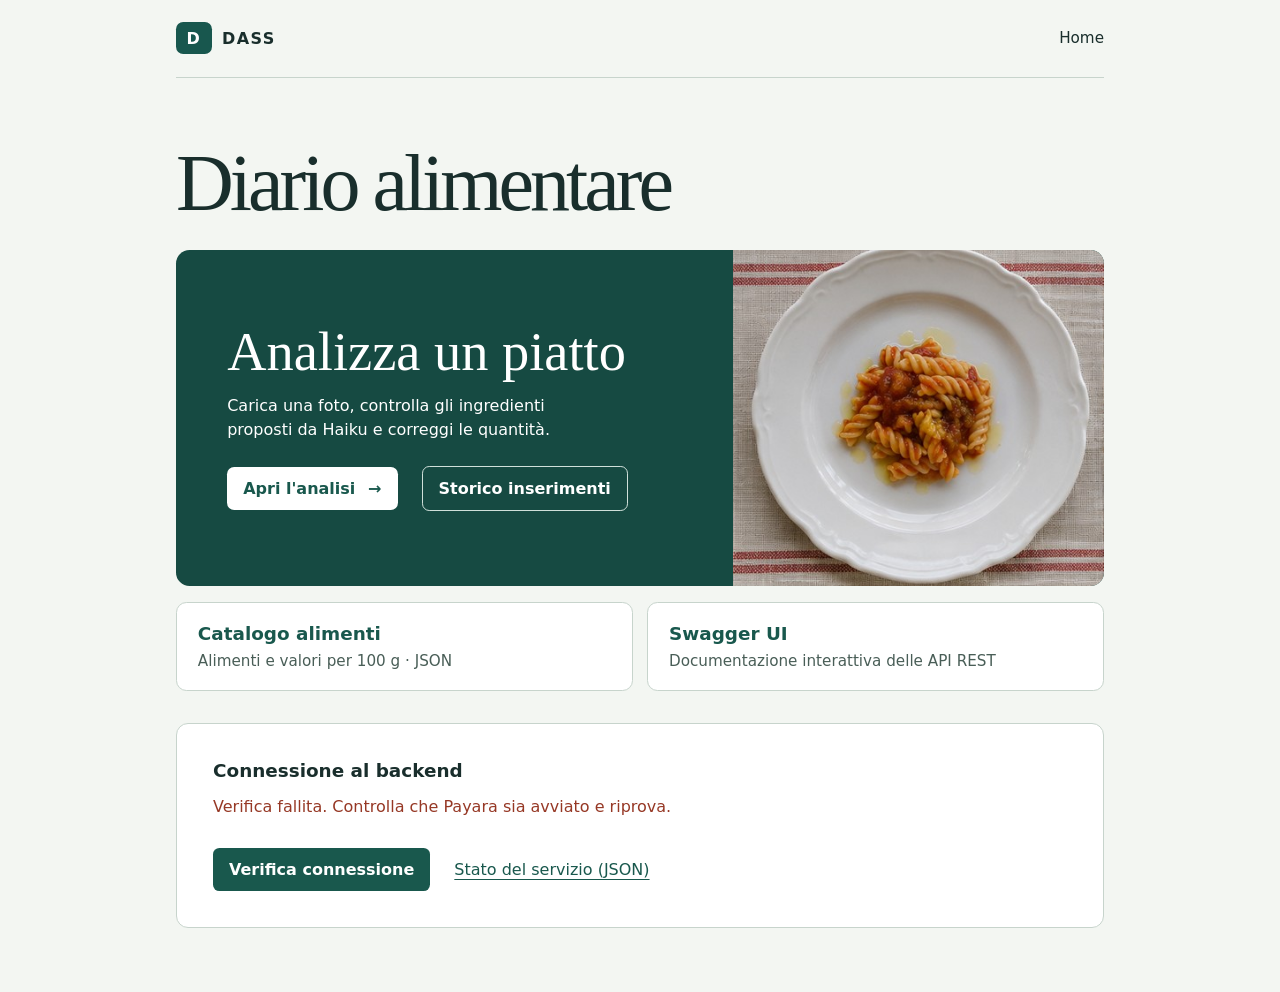
==== src/main/webapp/index.html @ 8a20c1e1 "Consegna iniziale del prototipo DASS" ====
<!doctype html>
<html lang="it">
<head>
  <meta charset="utf-8">
  <meta name="viewport" content="width=device-width, initial-scale=1">
  <title>DASS · Home</title>
  <link rel="stylesheet" href="css/stato.css">
  <link rel="stylesheet" href="css/home.css">
  <script src="js/stato.js" defer></script>
</head>
<body>
  <header><span class="mark" aria-hidden="true">D</span> DASS <span class="pagina">Home</span></header>
  <main>
    <h1>Diario alimentare</h1>
    <p id="bozza-rimossa" role="status" hidden>Bozza rimossa.</p>
    <nav aria-label="Pagine e risorse del diario">
      <div class="piatto">
        <div class="intro">
          <h2>Analizza un piatto</h2>
          <p>Carica una foto, controlla gli ingredienti proposti da Haiku e correggi le quantità.</p>
          <div class="azioni">
            <a class="apri" href="haiku.html">Apri l'analisi <span aria-hidden="true">→</span></a>
            <a class="apri apri-storico" href="storico.html">Storico inserimenti</a>
          </div>
          <a id="ultima-bozza" hidden>Riprendi l’ultima bozza</a>
        </div>
        <img src="img/piatto-demo.jpg" width="420" height="420" alt="Fusilli al pomodoro, uno dei piatti della demo">
      </div>
      <div class="risorse">
        <a href="api/catalogo"><strong>Catalogo alimenti</strong><span>Alimenti e valori per 100 g · JSON</span></a>
        <a href="swagger.html"><strong>Swagger UI</strong><span>Documentazione interattiva delle API REST</span></a>
      </div>
    </nav>
    <section aria-labelledby="titolo-stato">
      <h2 id="titolo-stato">Connessione al backend</h2>
      <p id="esito" role="status" aria-live="polite">In attesa della verifica.</p>
      <div class="azioni">
        <button id="verifica" type="button">Verifica connessione</button>
        <a href="api/stato">Stato del servizio (JSON)</a>
      </div>
    </section>
  </main>
</body>
</html>
---- src/main/webapp/css/stato.css ----
:root {
  color-scheme: light;
  font-family: "Segoe UI", system-ui, sans-serif;
  color: #192e2c;
  background: #f3f6f2;
}
* { box-sizing: border-box; }
body { margin: 0 auto; width: min(58rem, 100%); padding: 0 clamp(1rem, 5vw, 4rem); }
header { display: flex; align-items: center; gap: .65rem; padding: 1.4rem 0; border-bottom: 1px solid #c7d4cc; font-weight: 700; letter-spacing: .09em; }
.mark { background: #18574e; color: white; padding: .4rem .65rem; border-radius: .45rem; }
main { margin: clamp(3rem, 9vw, 7rem) 0; }
h1 { margin: 0 0 1.6rem; font: 500 clamp(2.8rem, 7vw, 5rem)/1.03 Georgia, serif; letter-spacing: -.05em; }
section { background: white; padding: clamp(1.25rem, 4vw, 2.25rem); border: 1px solid #c7d4cc; border-radius: .75rem; }
h2 { margin: 0; font-size: 1.15rem; }
#esito { margin: 1rem 0 2rem; }
#esito[data-stato="ok"] { color: #165849; }
#esito[data-stato="errore"] { color: #963825; }
.azioni { display: flex; flex-wrap: wrap; align-items: center; gap: 1rem 1.5rem; }
button { background: #19584d; padding: .75rem 1rem; border: 0; border-radius: .4rem; color: white; cursor: pointer; font: inherit; font-weight: 600; }
button:disabled { opacity: .65; }
a { color: #19584d; text-underline-offset: .23em; }
:focus-visible { outline: 3px solid #967014; outline-offset: 3px; }
---- src/main/webapp/css/home.css ----
body { width: min(66rem, 100%); }
.pagina { margin-left: auto; font-size: .95rem; font-weight: 500; letter-spacing: normal; }
main { margin: clamp(2rem, 5vw, 4rem) 0; }
.piatto { display: grid; grid-template-columns: 3fr 2fr; background: #164a42; color: white;
  border-radius: .85rem; overflow: hidden; }
.intro { align-self: center; padding: clamp(1.4rem, 4vw, 3.5rem); }
.intro h2 { font: 500 clamp(2rem, 5vw, 3.4rem)/1.05 Georgia, serif; }
.intro p { max-width: 35ch; line-height: 1.5; margin: .8rem 0 1.5rem; }
.piatto img { width: 100%; height: 100%; min-height: 14rem; max-height: 21rem; object-fit: cover; }
.apri { display: inline-flex; align-items: center; gap: .8rem; padding: .75rem 1rem;
  background: #fff; border-radius: .45rem; text-decoration: none; font-weight: 650; }
.apri:hover { text-decoration: underline; }
.apri-storico { border: 1px solid #d0e0da; background: transparent; color: white; }
#ultima-bozza:not([hidden]) { display: block; width: fit-content; margin-top: 1rem; color: white; }
.risorse { display: grid; grid-template-columns: repeat(2, minmax(0, 1fr)); gap: .9rem; margin: 1rem 0 2rem; }
.risorse a { display: grid; gap: .45rem; padding: 1.3rem; background: white; text-decoration: none;
  border: 1px solid #c7d4cc; border-radius: .65rem; }
.risorse a:hover strong, .risorse a:focus-visible strong { text-decoration: underline; }
.risorse strong { font-size: 1.15rem; }
.risorse span { color: #495e57; font-size: .95rem; }
@media (max-width: 38rem) {
  .piatto, .risorse { grid-template-columns: 1fr; }
  .piatto img { order: -1; height: 11rem; min-height: auto; }
}
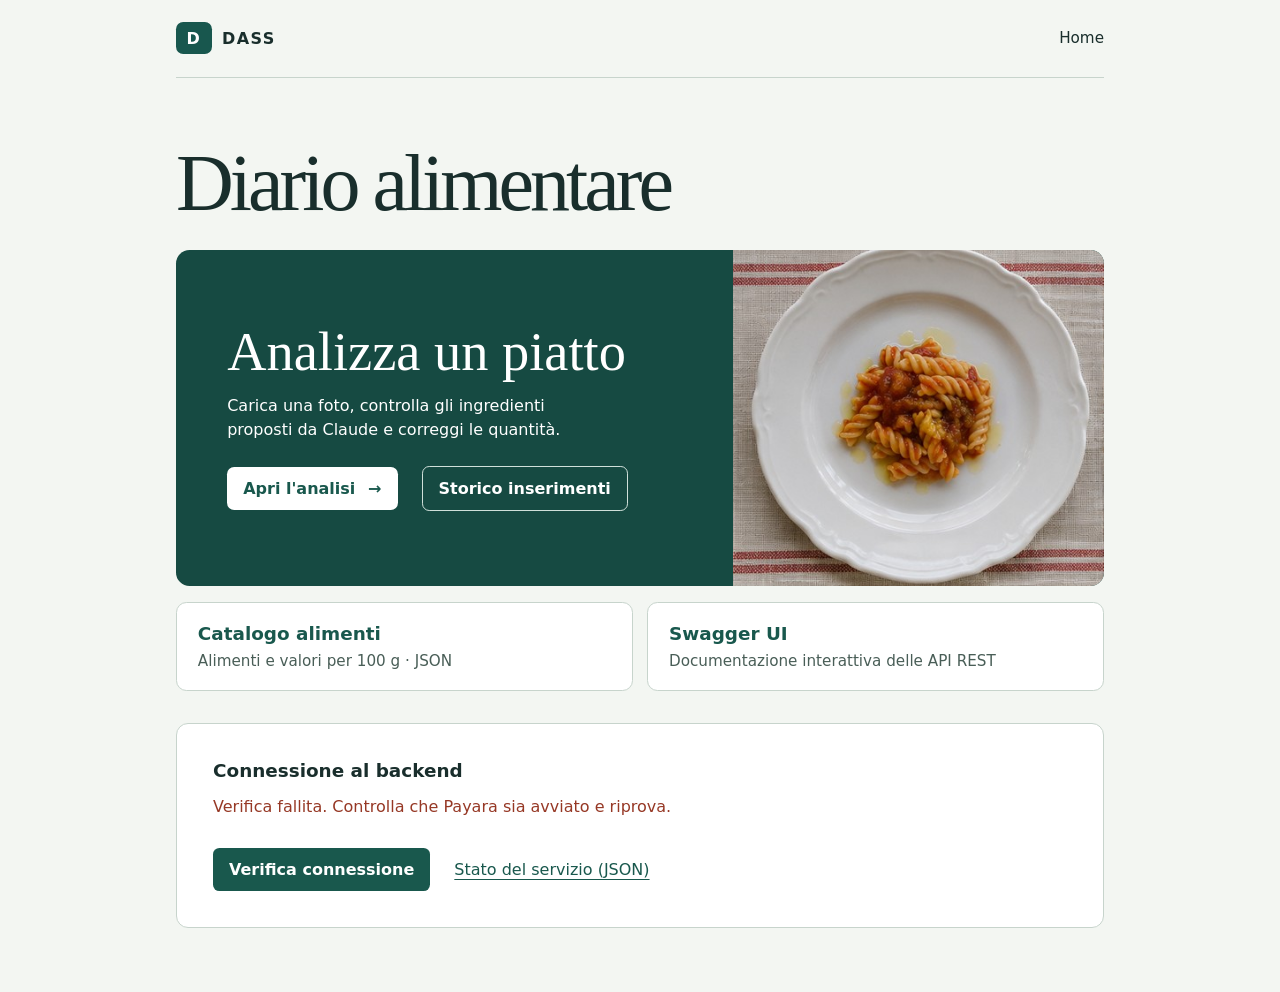
==== commit 2c8cd88c: "Passa l'analisi del piatto a Claude Sonnet 5.5 - ClaudeClient (ex HaikuClient) usa claude-sonnet-5-5" ====
--- a/src/main/webapp/index.html
+++ b/src/main/webapp/index.html
@@ -17,7 +17,7 @@
       <div class="piatto">
         <div class="intro">
           <h2>Analizza un piatto</h2>
-          <p>Carica una foto, controlla gli ingredienti proposti da Haiku e correggi le quantità.</p>
+          <p>Carica una foto, controlla gli ingredienti proposti da Claude e correggi le quantità.</p>
           <div class="azioni">
             <a class="apri" href="haiku.html">Apri l'analisi <span aria-hidden="true">→</span></a>
             <a class="apri apri-storico" href="storico.html">Storico inserimenti</a>
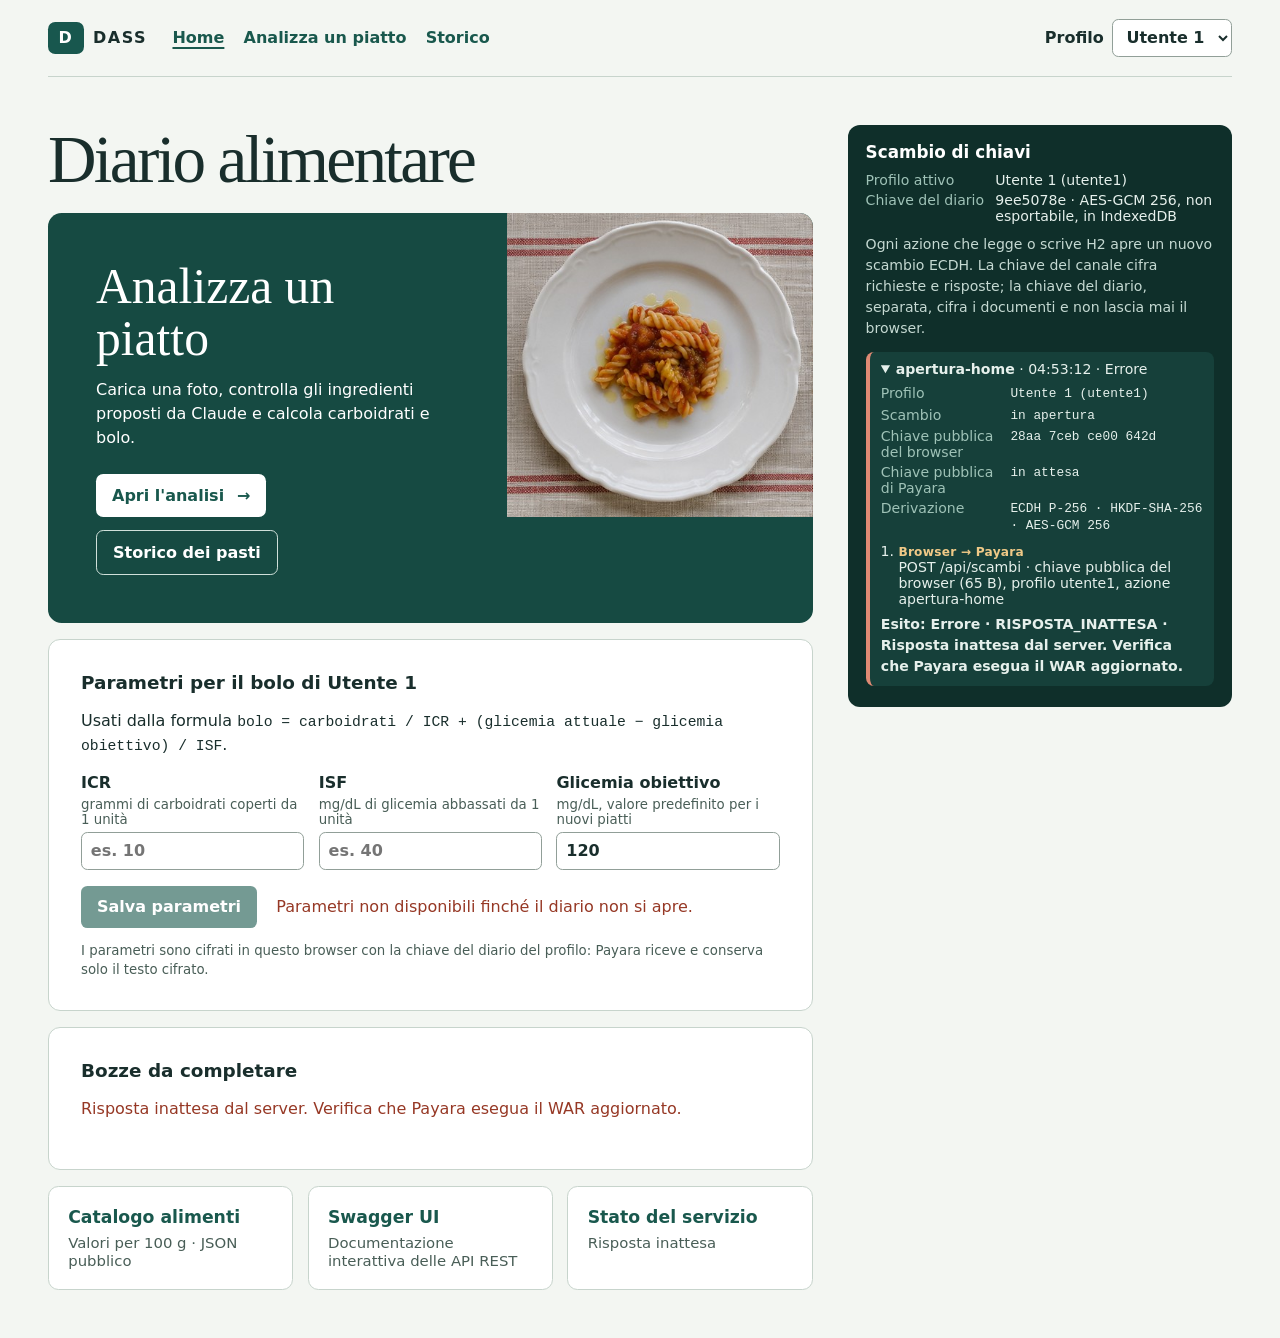
==== commit 576bbb0d: "Cifra il diario nel browser, aggiunge lo scambio di chiavi e il bolo - Rimuove paz-demo e il diario " ====
--- a/src/main/webapp/index.html
+++ b/src/main/webapp/index.html
@@ -4,41 +4,81 @@
   <meta charset="utf-8">
   <meta name="viewport" content="width=device-width, initial-scale=1">
   <title>DASS · Home</title>
-  <link rel="stylesheet" href="css/stato.css">
+  <link rel="stylesheet" href="css/base.css">
   <link rel="stylesheet" href="css/home.css">
-  <script src="js/stato.js" defer></script>
+  <script type="module" src="js/home.js"></script>
 </head>
 <body>
-  <header><span class="mark" aria-hidden="true">D</span> DASS <span class="pagina">Home</span></header>
-  <main>
-    <h1>Diario alimentare</h1>
-    <p id="bozza-rimossa" role="status" hidden>Bozza rimossa.</p>
-    <nav aria-label="Pagine e risorse del diario">
+  <header class="testata">
+    <a class="marchio" href="./"><span class="mark" aria-hidden="true">D</span> DASS</a>
+    <nav aria-label="Pagine del diario">
+      <a href="./" aria-current="page">Home</a>
+      <a href="analisi.html">Analizza un piatto</a>
+      <a href="storico.html">Storico</a>
+    </nav>
+    <label class="scelta-profilo">Profilo <select id="profilo"></select></label>
+  </header>
+  <div class="impaginazione">
+    <main>
+      <h1>Diario alimentare</h1>
+      <p id="bozza-rimossa" role="status" data-stato="ok" hidden>Bozza rimossa.</p>
       <div class="piatto">
         <div class="intro">
           <h2>Analizza un piatto</h2>
-          <p>Carica una foto, controlla gli ingredienti proposti da Claude e correggi le quantità.</p>
+          <p>Carica una foto, controlla gli ingredienti proposti da Claude e calcola carboidrati e bolo.</p>
           <div class="azioni">
-            <a class="apri" href="haiku.html">Apri l'analisi <span aria-hidden="true">→</span></a>
-            <a class="apri apri-storico" href="storico.html">Storico inserimenti</a>
+            <a class="apri" href="analisi.html">Apri l'analisi <span aria-hidden="true">→</span></a>
+            <a class="apri apri-storico" href="storico.html">Storico dei pasti</a>
           </div>
-          <a id="ultima-bozza" hidden>Riprendi l’ultima bozza</a>
         </div>
-        <img src="img/piatto-demo.jpg" width="420" height="420" alt="Fusilli al pomodoro, uno dei piatti della demo">
+        <img src="img/piatto-demo.jpg" width="420" height="420" alt="Un piatto di fusilli al pomodoro">
       </div>
-      <div class="risorse">
-        <a href="api/catalogo"><strong>Catalogo alimenti</strong><span>Alimenti e valori per 100 g · JSON</span></a>
+
+      <section id="parametri" aria-labelledby="titolo-parametri">
+        <h2 id="titolo-parametri">Parametri per il bolo di <span class="nome-profilo"></span></h2>
+        <p>Usati dalla formula <code>bolo = carboidrati / ICR + (glicemia attuale − glicemia obiettivo) / ISF</code>.</p>
+        <form id="form-parametri" novalidate>
+          <div class="campi">
+            <label>ICR <small>grammi di carboidrati coperti da 1 unità</small>
+              <input name="icr" type="number" inputmode="decimal" min="1" max="150" step="0.1" placeholder="es. 10" required>
+            </label>
+            <label>ISF <small>mg/dL di glicemia abbassati da 1 unità</small>
+              <input name="isf" type="number" inputmode="decimal" min="5" max="500" step="1" placeholder="es. 40" required>
+            </label>
+            <label>Glicemia obiettivo <small>mg/dL, valore predefinito per i nuovi piatti</small>
+              <input name="glicemiaObiettivo" type="number" inputmode="numeric" min="70" max="250" step="1" value="120" required>
+            </label>
+          </div>
+          <div class="azioni">
+            <button type="submit">Salva parametri</button>
+            <p id="stato-parametri" class="stato" role="status"></p>
+          </div>
+        </form>
+        <small>I parametri sono cifrati in questo browser con la chiave del diario del profilo: Payara riceve e conserva solo il testo cifrato.</small>
+      </section>
+
+      <section id="bozze" aria-labelledby="titolo-bozze">
+        <h2 id="titolo-bozze">Bozze da completare</h2>
+        <p id="stato-bozze" class="stato" role="status"></p>
+        <ul id="elenco-bozze"></ul>
+      </section>
+
+      <nav class="risorse" aria-label="Risorse tecniche">
+        <a href="api/catalogo"><strong>Catalogo alimenti</strong><span>Valori per 100 g · JSON pubblico</span></a>
         <a href="swagger.html"><strong>Swagger UI</strong><span>Documentazione interattiva delle API REST</span></a>
-      </div>
-    </nav>
-    <section aria-labelledby="titolo-stato">
-      <h2 id="titolo-stato">Connessione al backend</h2>
-      <p id="esito" role="status" aria-live="polite">In attesa della verifica.</p>
-      <div class="azioni">
-        <button id="verifica" type="button">Verifica connessione</button>
-        <a href="api/stato">Stato del servizio (JSON)</a>
-      </div>
-    </section>
-  </main>
+        <a href="api/stato"><strong>Stato del servizio</strong><span id="esito-servizio">Verifica in corso…</span></a>
+      </nav>
+    </main>
+    <aside id="pannello-scambi" aria-labelledby="titolo-scambi">
+      <h2 id="titolo-scambi">Scambio di chiavi</h2>
+      <dl class="riepilogo-pannello">
+        <dt>Profilo attivo</dt><dd class="profilo-pannello"></dd>
+        <dt>Chiave del diario</dt><dd class="chiave-diario"></dd>
+      </dl>
+      <p class="spiegazione">Ogni azione che legge o scrive H2 apre un nuovo scambio ECDH. La chiave del canale cifra richieste e risposte; la chiave del diario, separata, cifra i documenti e non lascia mai il browser.</p>
+      <p class="nessuno-scambio">Nessuno scambio in questa pagina.</p>
+      <ol class="tracce"></ol>
+    </aside>
+  </div>
 </body>
 </html>
--- a/src/main/webapp/css/base.css
+++ b/src/main/webapp/css/base.css
@@ -0,0 +1,87 @@
+:root {
+  color-scheme: light;
+  --testo: #192e2c;
+  --sfondo: #f3f6f2;
+  --carta: #fff;
+  --bordo: #c7d4cc;
+  --bordo-tenue: #dce5df;
+  --campo: #919f98;
+  --verde: #19584d;
+  --verde-marchio: #18574e;
+  --secondario: #495e57;
+  --errore: #963825;
+  --ok: #165849;
+  --avviso: #7a5a0d;
+  font-family: "Segoe UI", system-ui, sans-serif;
+  color: var(--testo);
+  background: var(--sfondo);
+}
+* { box-sizing: border-box; }
+body { margin: 0 auto; width: min(84rem, 100%); padding: 0 clamp(1rem, 4vw, 3rem); }
+
+/* Intestazione comune: pagine e scelta del profilo. */
+.testata { display: flex; flex-wrap: wrap; align-items: center; gap: .8rem 1.6rem; padding: 1.2rem 0; border-bottom: 1px solid var(--bordo); }
+.marchio { display: inline-flex; align-items: center; gap: .6rem; color: inherit; font-weight: 700; letter-spacing: .09em; text-decoration: none; }
+.mark { background: var(--verde-marchio); color: white; padding: .4rem .65rem; border-radius: .45rem; }
+.testata nav { display: flex; flex-wrap: wrap; gap: .3rem 1.2rem; }
+.testata nav a { padding: .3rem 0; font-weight: 600; text-decoration: none; }
+.testata nav a:hover, .testata nav a[aria-current="page"] { text-decoration: underline; text-decoration-thickness: 2px; }
+.scelta-profilo { display: inline-flex; align-items: center; gap: .5rem; margin-left: auto; font-weight: 650; }
+.scelta-profilo select { padding: .45rem .6rem; border: 1px solid var(--campo); border-radius: .4rem; background: white; color: inherit; font: inherit; }
+
+/* Contenuto e pannello «Scambio di chiavi». */
+.impaginazione { display: grid; gap: 1.5rem 2.2rem; margin: clamp(1.5rem, 4vw, 3rem) 0; }
+main { min-width: 0; }
+@media (min-width: 72rem) {
+  .impaginazione { grid-template-columns: minmax(0, 1fr) 24rem; align-items: start; }
+  #pannello-scambi { position: sticky; top: 1rem; max-height: calc(100vh - 2rem); overflow: auto; }
+}
+h1 { margin: 0 0 1.2rem; font: 500 clamp(2.4rem, 6vw, 4.2rem)/1.03 Georgia, serif; letter-spacing: -.04em; }
+h2 { margin: 0 0 .6rem; font-size: 1.15rem; }
+section { background: var(--carta); padding: clamp(1.1rem, 3vw, 2rem); border: 1px solid var(--bordo); border-radius: .75rem; }
+main > * + * { margin-top: 1rem; }
+p { line-height: 1.5; }
+small { color: var(--secondario); }
+code { font-family: Consolas, "Cascadia Mono", monospace; font-size: .92em; overflow-wrap: anywhere; }
+a { color: var(--verde); text-underline-offset: .23em; }
+:focus-visible { outline: 3px solid #967014; outline-offset: 3px; }
+
+.azioni { display: flex; flex-wrap: wrap; align-items: center; gap: .8rem 1.2rem; }
+button { padding: .7rem 1rem; border: 0; border-radius: .4rem; background: var(--verde); color: white; cursor: pointer; font: inherit; font-weight: 600; }
+button.secondario { background: white; color: var(--verde); border: 1px solid #9fb5ac; }
+button.pericolo { background: white; color: var(--errore); border: 1px solid #c68d82; }
+button:disabled { opacity: .6; cursor: default; }
+
+.campi { display: grid; grid-template-columns: repeat(auto-fit, minmax(min(100%, 12rem), 1fr)); gap: .9rem; margin: .6rem 0 1rem; }
+.campi label { display: grid; align-content: start; gap: .3rem; font-weight: 650; }
+.campi small { font-weight: normal; }
+.campi input, .campi select {
+  width: 100%; min-width: 0; padding: .55rem; border: 1px solid var(--campo); border-radius: .4rem;
+  background: white; color: inherit; font: inherit;
+}
+.stato:empty { display: none; }
+[data-stato="errore"] { color: var(--errore); }
+[data-stato="ok"] { color: var(--ok); }
+[data-stato="attesa"] { color: var(--secondario); }
+
+#pannello-scambi { padding: 1.1rem 1.1rem 1.3rem; background: #0f2f2a; color: #e6f0ec; border-radius: .75rem; font-size: .88rem; }
+#pannello-scambi h2 { color: white; font-size: 1.05rem; }
+#pannello-scambi .spiegazione { margin: .5rem 0; color: #c5d9d2; }
+.riepilogo-pannello { display: grid; grid-template-columns: auto minmax(0, 1fr); gap: .25rem .7rem; margin: .6rem 0; }
+.riepilogo-pannello dt, .tracce dt { color: #9fc2b7; }
+.riepilogo-pannello dd { margin: 0; overflow-wrap: anywhere; }
+.nessuno-scambio { color: #9fc2b7; font-style: italic; }
+.tracce { display: grid; gap: .6rem; margin: .8rem 0 0; padding: 0; list-style: none; }
+.tracce details { padding: .55rem .7rem; background: #16403a; border-left: 4px solid #6fb39f; border-radius: .5rem; }
+.tracce details[data-esito="in corso"] { border-left-color: #e3c06b; }
+.tracce details[data-esito="errore"] { border-left-color: #e08a74; }
+.tracce details[data-esito="annullata"] { border-left-color: #9aa5a1; }
+.tracce summary { cursor: pointer; overflow-wrap: anywhere; }
+.tracce dl { display: grid; grid-template-columns: minmax(0, 7.5rem) minmax(0, 1fr); gap: .25rem .6rem; margin: .55rem 0; }
+.tracce dd { margin: 0; font: .8rem/1.35 Consolas, "Cascadia Mono", monospace; overflow-wrap: anywhere; }
+.messaggi { display: grid; gap: .35rem; margin: .4rem 0; padding-left: 1.1rem; }
+.messaggi li { overflow-wrap: anywhere; }
+.messaggi .verso { display: block; font-size: .76rem; font-weight: 700; letter-spacing: .02em; }
+.messaggi .uscita .verso { color: #f0c987; }
+.messaggi .entrata .verso { color: #8fd3bd; }
+.esito-traccia { margin: .4rem 0 0; font-weight: 650; overflow-wrap: anywhere; }
--- a/src/main/webapp/css/home.css
+++ b/src/main/webapp/css/home.css
@@ -1,24 +1,25 @@
-body { width: min(66rem, 100%); }
-.pagina { margin-left: auto; font-size: .95rem; font-weight: 500; letter-spacing: normal; }
-main { margin: clamp(2rem, 5vw, 4rem) 0; }
-.piatto { display: grid; grid-template-columns: 3fr 2fr; background: #164a42; color: white;
-  border-radius: .85rem; overflow: hidden; }
-.intro { align-self: center; padding: clamp(1.4rem, 4vw, 3.5rem); }
-.intro h2 { font: 500 clamp(2rem, 5vw, 3.4rem)/1.05 Georgia, serif; }
-.intro p { max-width: 35ch; line-height: 1.5; margin: .8rem 0 1.5rem; }
-.piatto img { width: 100%; height: 100%; min-height: 14rem; max-height: 21rem; object-fit: cover; }
-.apri { display: inline-flex; align-items: center; gap: .8rem; padding: .75rem 1rem;
-  background: #fff; border-radius: .45rem; text-decoration: none; font-weight: 650; }
+.piatto { display: grid; grid-template-columns: 3fr 2fr; overflow: hidden; background: #164a42; color: white; border-radius: .85rem; }
+.intro { align-self: center; padding: clamp(1.4rem, 4vw, 3rem); }
+.intro h2 { font: 500 clamp(2rem, 4.5vw, 3.1rem)/1.05 Georgia, serif; }
+.intro p { max-width: 36ch; margin: .8rem 0 1.5rem; }
+.piatto img { width: 100%; height: 100%; min-height: 14rem; max-height: 19rem; object-fit: cover; }
+.apri { display: inline-flex; align-items: center; gap: .8rem; padding: .75rem 1rem; background: #fff; border-radius: .45rem; font-weight: 650; text-decoration: none; }
 .apri:hover { text-decoration: underline; }
-.apri-storico { border: 1px solid #d0e0da; background: transparent; color: white; }
-#ultima-bozza:not([hidden]) { display: block; width: fit-content; margin-top: 1rem; color: white; }
-.risorse { display: grid; grid-template-columns: repeat(2, minmax(0, 1fr)); gap: .9rem; margin: 1rem 0 2rem; }
-.risorse a { display: grid; gap: .45rem; padding: 1.3rem; background: white; text-decoration: none;
-  border: 1px solid #c7d4cc; border-radius: .65rem; }
+.apri-storico { background: transparent; border: 1px solid #d0e0da; color: white; }
+#parametri form { margin: .4rem 0 .8rem; }
+#parametri .azioni p { margin: 0; }
+#elenco-bozze { display: grid; gap: .6rem; margin: .4rem 0 0; padding: 0; list-style: none; }
+#elenco-bozze:empty { display: none; }
+#elenco-bozze li { display: flex; flex-wrap: wrap; align-items: baseline; justify-content: space-between; gap: .3rem 1rem;
+  padding: .7rem .9rem; border: 1px solid var(--bordo-tenue); border-radius: .5rem; }
+#elenco-bozze a { font-weight: 650; overflow-wrap: anywhere; }
+#elenco-bozze small { white-space: nowrap; }
+.risorse { display: grid; grid-template-columns: repeat(3, minmax(0, 1fr)); gap: .9rem; }
+.risorse a { display: grid; align-content: start; gap: .45rem; padding: 1.2rem; background: white; border: 1px solid var(--bordo); border-radius: .65rem; text-decoration: none; }
 .risorse a:hover strong, .risorse a:focus-visible strong { text-decoration: underline; }
-.risorse strong { font-size: 1.15rem; }
-.risorse span { color: #495e57; font-size: .95rem; }
-@media (max-width: 38rem) {
+.risorse strong { font-size: 1.08rem; }
+.risorse span { color: var(--secondario); font-size: .93rem; }
+@media (max-width: 44rem) {
   .piatto, .risorse { grid-template-columns: 1fr; }
   .piatto img { order: -1; height: 11rem; min-height: auto; }
 }
